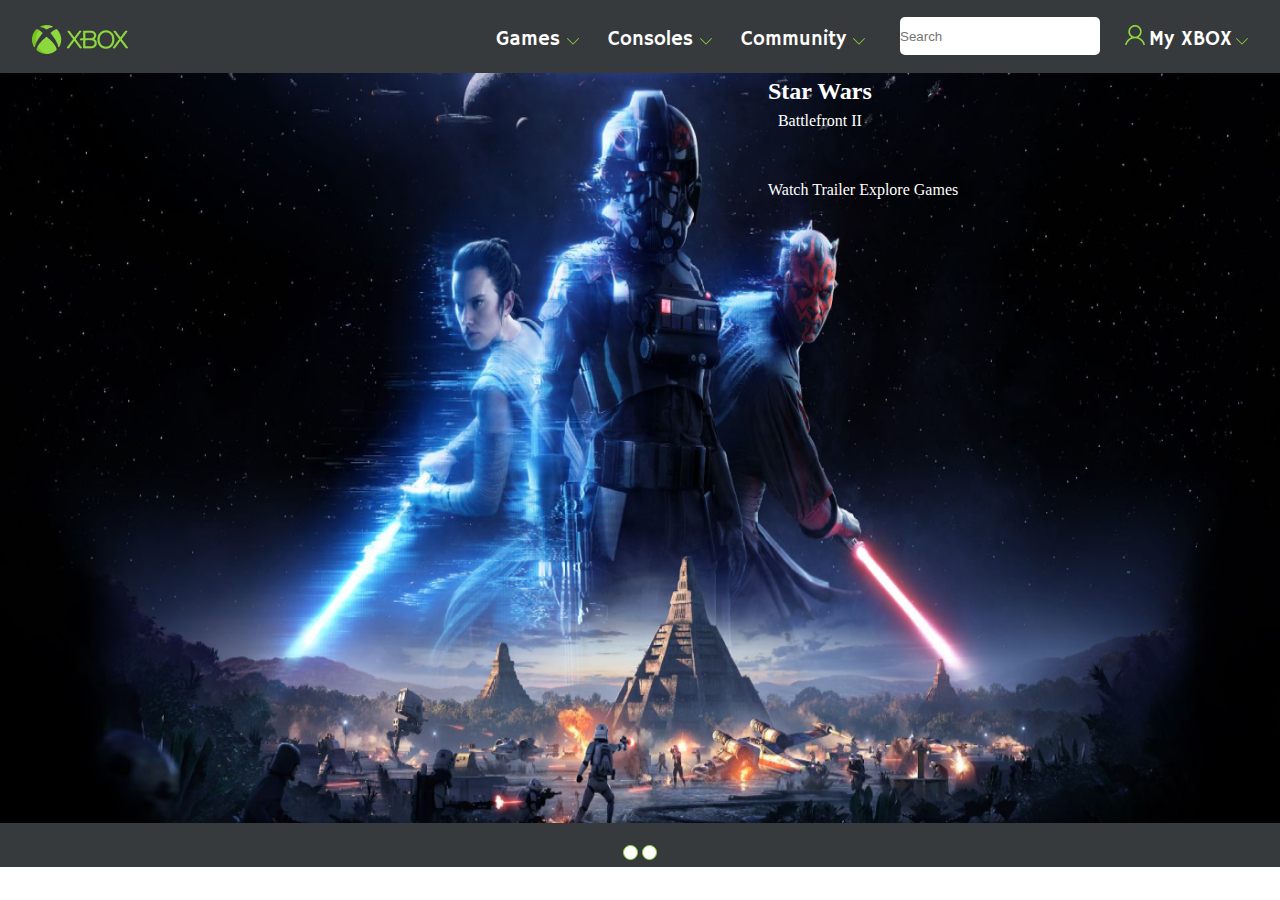
==== index.html @ 1a6532a9 "test" ====
<!DOCTYPE html>
<html lang="en">

<head>
    <meta charset="UTF-8">
    <meta http-equiv="X-UA-Compatible" content="IE=edge">


    <link rel="stylesheet" href="https://cdn.jsdelivr.net/npm/@fancyapps/ui/dist/fancybox.css" />
    <meta name="viewport" content="width=device-width, initial-scale=1.0">
    <link rel="stylesheet" href="./style/slick.css">
    <link rel="stylesheet" href="./style/style.css">

    <title>Ex</title>
</head>

<body>
    <section class="header_section">
        <header class="header_main">
            <div class="container">
                <div class="logo_block">
                    <img class="logo" src="./images/icons/xbox.png" alt="logo">
                </div>
                <div class="block_main__header_end">
                    <div class="main_block">
                        <nav class="main_nav">
                            <ul class="nav_item">
                                <li class="text_main">
                                    <a class="text_item" href="#">Games
                                        <img class="icons_item" src="./images/icons/down-arrow.png" alt="icon">

                                        </img>
                                    </a>
                                </li>

                                <li class="text_main">
                                    <a class="text_item" href="#">Consoles
                                        <img class="icons_item" src="./images/icons/down-arrow.png" alt="icons">

                                        </img>
                                    </a>
                                </li>
                                <li class="text_main">
                                    <a class="text_item" href="#">Community
                                        <img class="icons_item" src="./images/icons/down-arrow.png" alt="iconss">

                                        </img>


                                    </a>
                                </li>
                            </ul>
                        </nav>
                    </div>
                    <div class="forma_block">
                        <forma class="formaa_header">
                            <input class="input_header" text="Search" placeholder="Search">
                        </forma>
                    </div>
                    <div class="heder_end">
                        <img class="item_icon" src="./images/icons/Shape.png" alt="ico">
                        <span class="header_span">
                            <a class="span_a" href="">My XBOX</a>
                            <img class="icons_item" src="./images/icons/down-arrow.png" alt="iconss">

                            </img>

                        </span>
                    </div>
                </div>

            </div>


        </header>
        <div class="gallery">
            <div class="photo">
                <div class="Star_wars">
                    <div class="star_text">
                        <div class="block_on">
                            <h2>Star Wars</h2>
                            <span>Battlefront II</span>
                        </div>


                        <div class="botton_star">
                            <a class="btn_star" href="#">Watch Trailer</a>
                            <a class="star_btn" href="#">Explore Games</a>

                        </div>
                    </div>
                    <div class="star_flex">
                        <div class="strelca_star">
                            <p>&#x3C;</p>
                        </div>
                        <div class="strelca_star_one">
                            <p>&#x3E;</p>
                        </div>
                    </div>
                    <img class="shown" src="./images/bacgraunds/Star-Wars-Battlefront-II-combat.png" alt="photo_img">
                </div>
                <div class="call_of">
                    <img src="./images/bacgraunds/Carousel.png" alt="photo_img">
                </div>
                <img src="./images/img/images.jpg" alt="photo_img">

            </div>
            <div class="tabs">
                <input class="prev" type="button" value="">
                <input class="next" type="button" value="">

            </div>


        </div>
        <!-- <div class="header_slider">
            <div class="fade">
                <div class="slide">
                    <div class="slide_content">
                    </div>
                    <div class="slide_img">
                        <img src="./images/bacgraunds/Star-Wars-Battlefront-II-combat.png" alt="header img">
                    </div>
                </div>
                <div class="slide">
                    <div class="slide_content">

                    </div>
                    <div class="slide_img">
                        <img src="./images/bacgraunds/Carousel.png" alt="header img">
                    </div>
                </div>
            </div>
        </div> -->
        <!-- Slider  -->





    </section>















    <!-- <script src="./js/jquery-3.6.0.min.js"></script> -->
    <!-- <script src="./js/slick.min.js"></script> -->
    <!-- <script src="https://cdn.jsdelivr.net/npm/@fancyapps/ui@4.0/dist/fancybox.umd.js"></script> -->
    <script src="./js/main.js"></script>


</body>

</html>
---- style/style.css ----
@import url("https://fonts.googleapis.com/css2?family=Hammersmith+One&display=swap");
*, body, html {
  margin: 0;
  padding: 0;
  list-style: none;
  -webkit-box-sizing: border-box;
          box-sizing: border-box;
  text-decoration: none;
  scroll-behavior: smooth;
  line-height: 1.5;
  border: none;
  outline: none;
}

.header_section {
  max-width: 100%;
  background: #373A3C;
  margin: 0 auto;
}

.header_main {
  margin: 0px auto;
  max-width: 95%;
}

.container {
  display: -webkit-box;
  display: -ms-flexbox;
  display: flex;
  position: relative;
  -webkit-box-pack: justify;
      -ms-flex-pack: justify;
          justify-content: space-between;
  text-align: center;
  padding-top: 25px;
}

.block_main__header_end {
  display: -webkit-box;
  display: -ms-flexbox;
  display: flex;
  text-align: center;
}

.main_block {
  display: -webkit-box;
  display: -ms-flexbox;
  display: flex;
}

li {
  display: inline-block;
  position: relative;
  right: 35px;
}

li:hover {
  cursor: pointer;
}

li a {
  display: block;
  margin-right: 25px;
  color: #FFFFFF;
  font-family: "Hammersmith One", sans-serif;
  font-weight: 400;
  font-size: 20px;
}

.input_header {
  width: 200px;
  height: 38px;
  border-radius: 5px;
}

.forma_block {
  position: relative;
  bottom: 8px;
  right: 25px;
}

.heder_end .item_icon {
  width: 20px;
  height: 20px;
}

.heder_end a {
  color: #FFFFFF;
  font-family: "Hammersmith One", sans-serif;
  font-weight: 400;
  font-size: 20px;
}

.tabs {
  text-align: center;
  padding-top: 20px;
}

.tabs input {
  width: 15px;
  height: 15px;
  border: 1px solid #8DD83D;
  border-radius: 50px;
  background: #FFFFFF;
  cursor: pointer;
}

.tabs input:hover {
  background: #8DD83D;
}

.Star_wars {
  position: relative;
  z-index: 1;
}

.star_text {
  display: -webkit-box;
  display: -ms-flexbox;
  display: flex;
  position: relative;
  -webkit-box-orient: vertical;
  -webkit-box-direction: normal;
      -ms-flex-direction: column;
          flex-direction: column;
  -ms-flex-wrap: wrap;
      flex-wrap: wrap;
  -webkit-box-align: start;
      -ms-flex-align: start;
          align-items: flex-start;
  left: 60%;
  top: 300%;
  z-index: 11;
}

.block_on h2 {
  position: relative;
  z-index: 11;
  color: #FFFFFF;
}

.block_on span {
  position: relative;
  z-index: 11;
  color: #FFFFFF;
}

.botton_star {
  margin-top: 45px;
}

.botton_star .btn_star {
  position: relative;
  z-index: 11;
  color: #FFFFFF;
}

.botton_star .star_btn {
  position: relative;
  z-index: 11;
  color: #FFFFFF;
}

.call_of {
  position: absolute;
}
/*# sourceMappingURL=style.css.map */
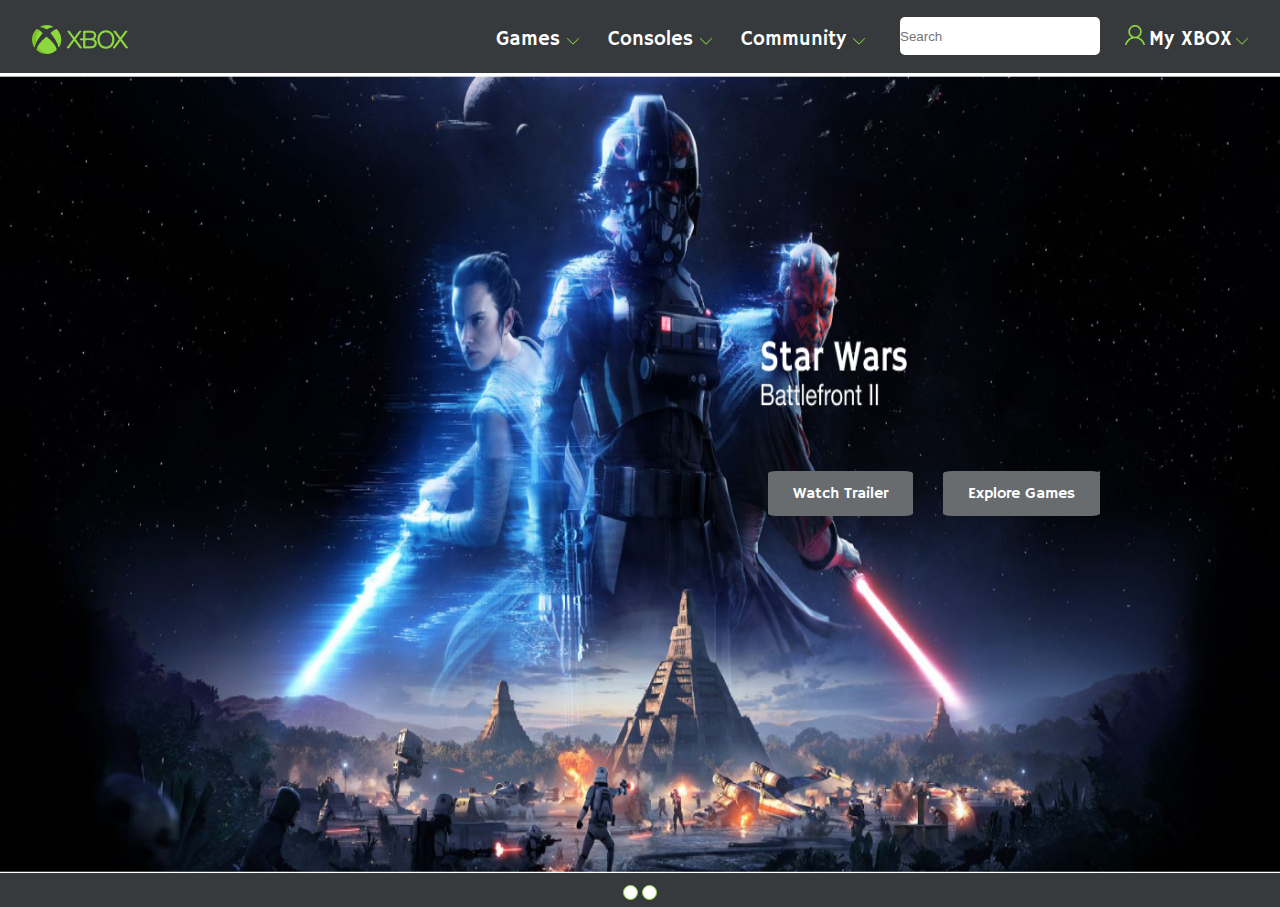
==== commit 68de7701: "test" ====
--- a/index.html
+++ b/index.html
@@ -78,31 +78,39 @@
                 <div class="Star_wars">
                     <div class="star_text">
                         <div class="block_on">
-                            <h2>Star Wars</h2>
-                            <span>Battlefront II</span>
+
+                            <div class="botton_star">
+
+                                <a class="star_btn" href="#">Watch Trailer</a>
+                            </div>
+                            <div class="flex_block">
+                                <a class="btn_star" href="#">Explore Games</a>
+                            </div>
+
+
+
                         </div>
 
+                        <!-- <div class="star_flex">
+                            <div class="strelca_star"><p></p>
+                            </div>
+                            <div class="strelca_star_one">
+                                <p></p>
+                            </div>
+                        </div> -->
 
-                        <div class="botton_star">
-                            <a class="btn_star" href="#">Watch Trailer</a>
-                            <a class="star_btn" href="#">Explore Games</a>
+                        <img class="shown" src="./images/bacgraunds/Carousel1.jpg" alt="photo_img">
+                    </div>
+                    <div class="call_of">
+                        <img src="./images/bacgraunds/Carousel2.jpg" alt="photo_img">
+                    </div>
+                    
 
-                        </div>
-                    </div>
-                    <div class="star_flex">
-                        <div class="strelca_star">
-                            <p>&#x3C;</p>
-                        </div>
-                        <div class="strelca_star_one">
-                            <p>&#x3E;</p>
-                        </div>
-                    </div>
-                    <img class="shown" src="./images/bacgraunds/Star-Wars-Battlefront-II-combat.png" alt="photo_img">
                 </div>
-                <div class="call_of">
-                    <img src="./images/bacgraunds/Carousel.png" alt="photo_img">
-                </div>
-                <img src="./images/img/images.jpg" alt="photo_img">
+
+               
+
+
 
             </div>
             <div class="tabs">
@@ -110,8 +118,6 @@
                 <input class="next" type="button" value="">
 
             </div>
-
-
         </div>
         <!-- <div class="header_slider">
             <div class="fade">
--- a/style/style.css
+++ b/style/style.css
@@ -91,9 +91,59 @@
   font-size: 20px;
 }
 
+.block_on {
+  position: absolute;
+  display: -webkit-box;
+  display: -ms-flexbox;
+  display: flex;
+  left: 60%;
+  z-index: 11;
+  top: 53%;
+}
+
+.botton_star {
+  position: relative;
+  margin-right: 25px;
+  text-align: center;
+  padding: 10px 25px;
+  border-radius: 6%;
+  background: #686C6F;
+}
+
+.botton_star .star_btn {
+  font-family: "Hammersmith One", sans-serif;
+  font-size: 16px;
+  color: #FFFFFF;
+}
+
+.botton_star:hover {
+  background: #8DD83D;
+}
+
+.flex_block {
+  position: relative;
+  margin-left: 5px;
+  text-align: center;
+  padding: 10px 25px;
+  border-radius: 6%;
+  background: #686C6F;
+}
+
+.flex_block .btn_star {
+  text-align: center;
+  font-family: "Hammersmith One", sans-serif;
+  font-size: 16px;
+  color: #FFFFFF;
+}
+
+.flex_block:hover {
+  background: #8DD83D;
+}
+
 .tabs {
+  position: relative;
   text-align: center;
-  padding-top: 20px;
+  padding-top: 60px;
 }
 
 .tabs input {
@@ -108,60 +158,4 @@
 .tabs input:hover {
   background: #8DD83D;
 }
-
-.Star_wars {
-  position: relative;
-  z-index: 1;
-}
-
-.star_text {
-  display: -webkit-box;
-  display: -ms-flexbox;
-  display: flex;
-  position: relative;
-  -webkit-box-orient: vertical;
-  -webkit-box-direction: normal;
-      -ms-flex-direction: column;
-          flex-direction: column;
-  -ms-flex-wrap: wrap;
-      flex-wrap: wrap;
-  -webkit-box-align: start;
-      -ms-flex-align: start;
-          align-items: flex-start;
-  left: 60%;
-  top: 300%;
-  z-index: 11;
-}
-
-.block_on h2 {
-  position: relative;
-  z-index: 11;
-  color: #FFFFFF;
-}
-
-.block_on span {
-  position: relative;
-  z-index: 11;
-  color: #FFFFFF;
-}
-
-.botton_star {
-  margin-top: 45px;
-}
-
-.botton_star .btn_star {
-  position: relative;
-  z-index: 11;
-  color: #FFFFFF;
-}
-
-.botton_star .star_btn {
-  position: relative;
-  z-index: 11;
-  color: #FFFFFF;
-}
-
-.call_of {
-  position: absolute;
-}
 /*# sourceMappingURL=style.css.map */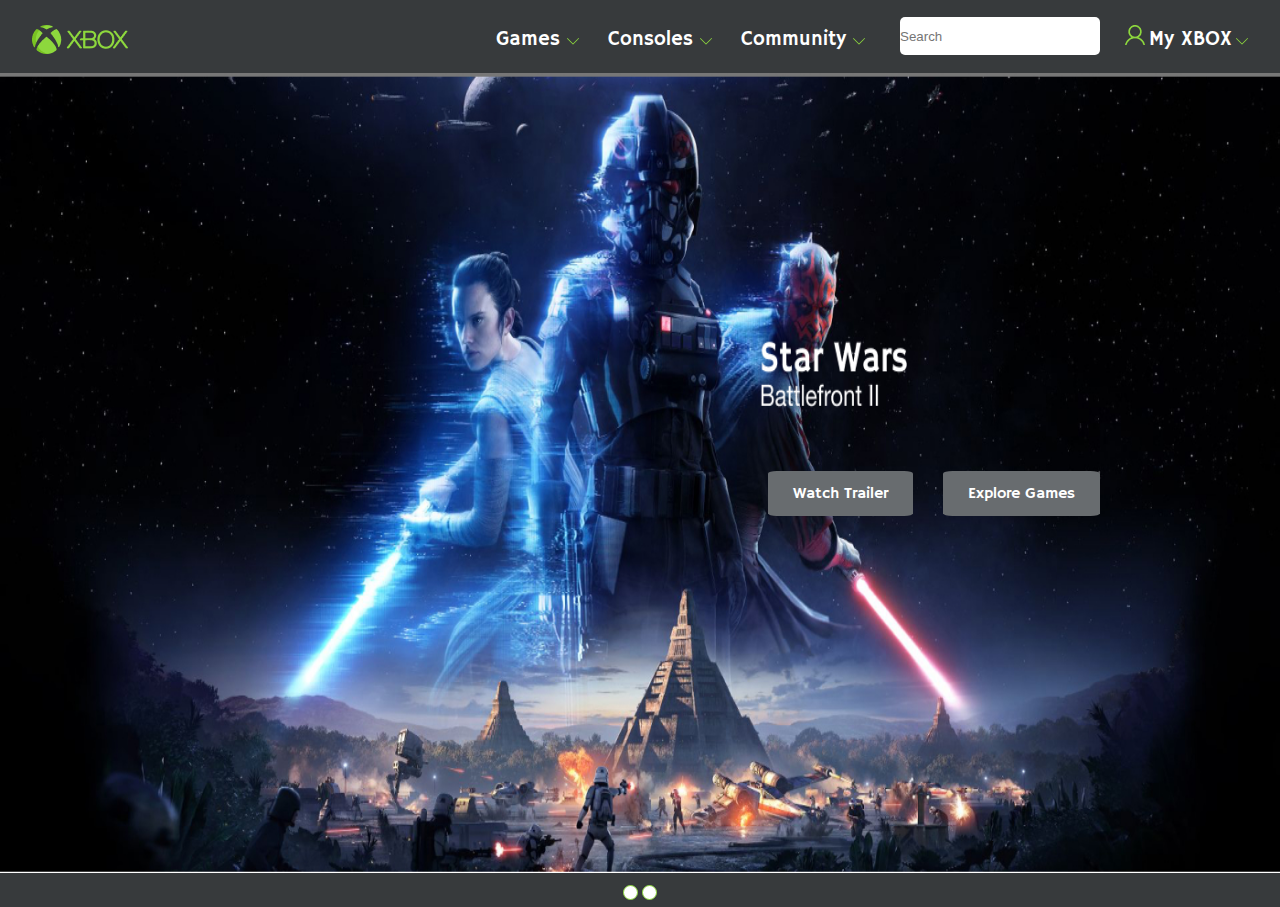
==== commit 59eda9b6: "test" ====
--- a/index.html
+++ b/index.html
@@ -10,19 +10,23 @@
     <meta name="viewport" content="width=device-width, initial-scale=1.0">
     <link rel="stylesheet" href="./style/slick.css">
     <link rel="stylesheet" href="./style/style.css">
+    <link rel="stylesheet" href="./style/madia.css">
 
     <title>Ex</title>
 </head>
 
 <body>
     <section class="header_section">
-        <header class="header_main">
-            <div class="container">
+        <header class="header_menu">
+            <div class="header_container">
                 <div class="logo_block">
                     <img class="logo" src="./images/icons/xbox.png" alt="logo">
                 </div>
-                <div class="block_main__header_end">
-                    <div class="main_block">
+                <div class="menu__header">
+                    <div class="menu_block">
+                        <div class="menu_icon">
+                            <span></span>
+                        </div>
                         <nav class="main_nav">
                             <ul class="nav_item">
                                 <li class="text_main">
@@ -90,25 +94,16 @@
 
 
                         </div>
-
-                        <!-- <div class="star_flex">
-                            <div class="strelca_star"><p></p>
-                            </div>
-                            <div class="strelca_star_one">
-                                <p></p>
-                            </div>
-                        </div> -->
-
                         <img class="shown" src="./images/bacgraunds/Carousel1.jpg" alt="photo_img">
                     </div>
                     <div class="call_of">
                         <img src="./images/bacgraunds/Carousel2.jpg" alt="photo_img">
                     </div>
-                    
+
 
                 </div>
 
-               
+
 
 
 
@@ -119,26 +114,7 @@
 
             </div>
         </div>
-        <!-- <div class="header_slider">
-            <div class="fade">
-                <div class="slide">
-                    <div class="slide_content">
-                    </div>
-                    <div class="slide_img">
-                        <img src="./images/bacgraunds/Star-Wars-Battlefront-II-combat.png" alt="header img">
-                    </div>
-                </div>
-                <div class="slide">
-                    <div class="slide_content">
 
-                    </div>
-                    <div class="slide_img">
-                        <img src="./images/bacgraunds/Carousel.png" alt="header img">
-                    </div>
-                </div>
-            </div>
-        </div> -->
-        <!-- Slider  -->
 
 
 
--- a/style/style.css
+++ b/style/style.css
@@ -12,18 +12,22 @@
   outline: none;
 }
 
+body._lock {
+  overflow: hidden;
+}
+
 .header_section {
   max-width: 100%;
   background: #373A3C;
   margin: 0 auto;
 }
 
-.header_main {
+.header_menu {
   margin: 0px auto;
   max-width: 95%;
 }
 
-.container {
+.header_container {
   display: -webkit-box;
   display: -ms-flexbox;
   display: flex;
@@ -35,14 +39,14 @@
   padding-top: 25px;
 }
 
-.block_main__header_end {
+.menu__header {
   display: -webkit-box;
   display: -ms-flexbox;
   display: flex;
   text-align: center;
 }
 
-.main_block {
+.menu_block {
   display: -webkit-box;
   display: -ms-flexbox;
   display: flex;
@@ -65,6 +69,15 @@
   font-family: "Hammersmith One", sans-serif;
   font-weight: 400;
   font-size: 20px;
+}
+
+.logo_block {
+  position: relative;
+  z-index: 16;
+}
+
+.menu_icon {
+  display: none;
 }
 
 .input_header {
--- a/style/madia.css
+++ b/style/madia.css
@@ -0,0 +1,114 @@
+@media (max-width: 915px) {
+    .menu_icon{
+        display: block;
+        z-index: 16;
+        position: relative;
+        width: 30px;
+        height: 18px;
+        cursor: pointer;
+        
+
+
+    }
+
+    .header_menu::before {
+        content: '';
+        position: absolute;
+        z-index: 16;
+        width: 100%;
+        top: 0;
+        left: 0;
+        height: 70px;
+        background-color: #373A3C;
+        overflow: auto;
+    }
+   
+    .menu_icon span,
+    .menu_icon::before,
+    .menu_icon::after {
+        left: 0;
+        position: absolute;
+        height: 10%;
+        width: 100%;
+        transition: all 0.3s ease 0s;
+        background-color: #fff;
+    }
+    .menu_icon::before,
+    .menu_icon::after {
+        content: '';
+    }
+    .menu_icon::before{
+        top: 0;
+
+    }
+    .menu_icon::after{
+        bottom: 0;
+
+    }
+    .menu_icon span {
+        top: 50%;
+        transform: scale(1) translate(0px, -50%);
+
+    }
+    
+    .menu_icon._active span {
+        transform: scale(0) translate(0px, -50%);
+
+    
+    }
+    .menu_icon._active::before {
+        top: 50%;
+        transform: rotate(-45deg) translate(0px, -50%);
+    }
+    .menu_icon._active::after {
+        bottom:  50%;
+        transform: rotate(45deg) translate(0px, 50%);
+    }
+
+
+
+    .forma_block{
+        display: none;
+    }
+    .main_nav ul li img{
+        display: none;
+        display: flex;
+        flex-direction: column;
+        
+
+    }
+    .heder_end{
+        display: none;
+    }
+    .main_nav{
+        display: flex;
+        flex-direction: column;
+    }
+    .text_item{
+        color:#8DD83D ;
+        font-family: 'Hammersmith One', sans-serif;
+    }
+   
+
+    .main_nav{
+        position: fixed;
+        z-index: 15;
+        top: 0;
+        left: -100%;
+        width: 100%;
+        height: 100%;
+        background-color: rgba(0, 0, 0, 0.9);
+        padding: 100px 30px 30px 30px;
+        transition: left 0.3s ease 0s;
+
+    }
+    .main_nav._active {
+        left: 0;
+
+    }
+
+
+
+
+    
+}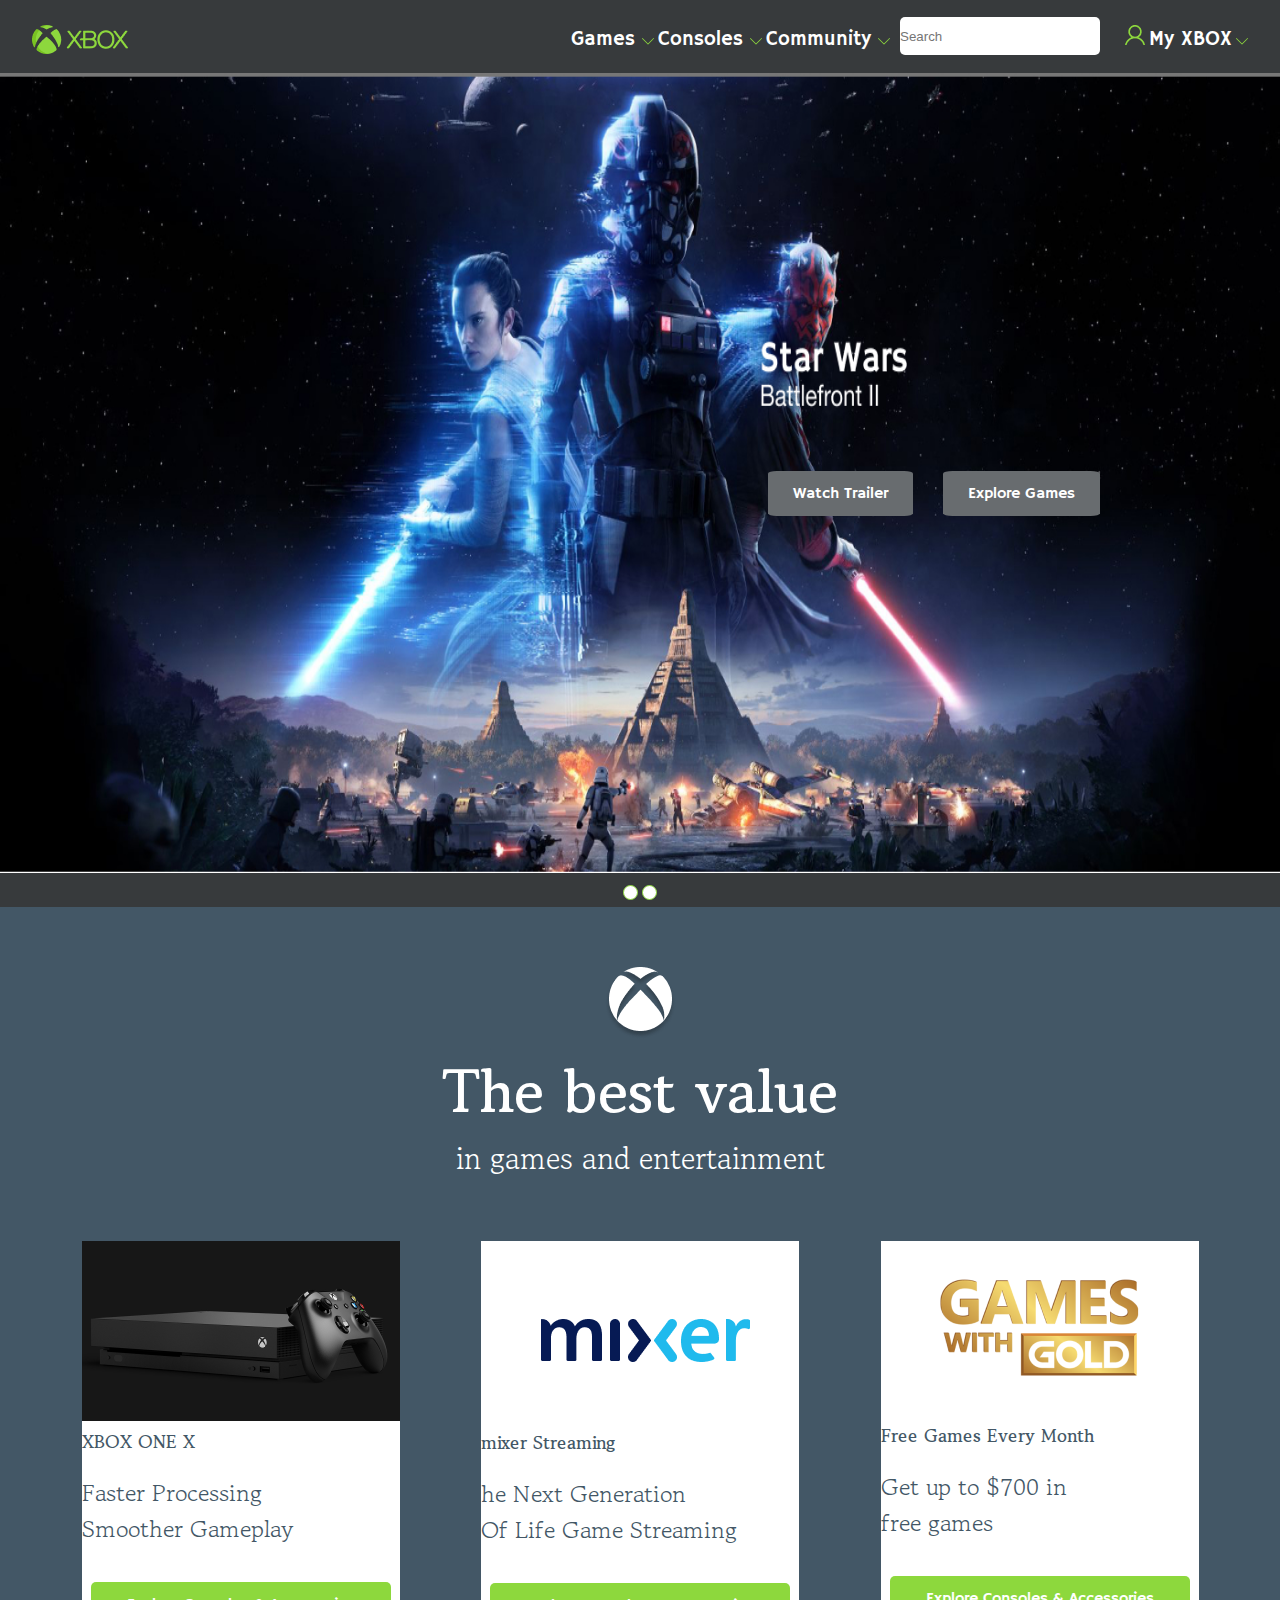
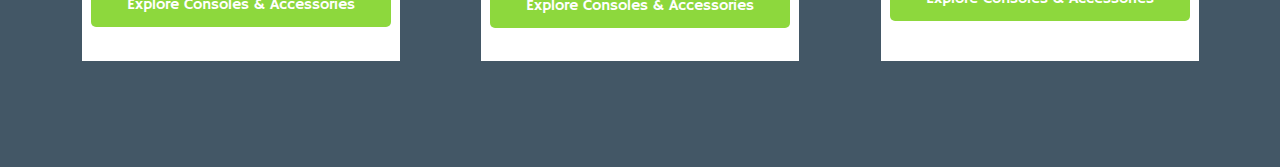
==== commit e8a1056c: "test3" ====
--- a/index.html
+++ b/index.html
@@ -4,8 +4,6 @@
 <head>
     <meta charset="UTF-8">
     <meta http-equiv="X-UA-Compatible" content="IE=edge">
-
-
     <link rel="stylesheet" href="https://cdn.jsdelivr.net/npm/@fancyapps/ui/dist/fancybox.css" />
     <meta name="viewport" content="width=device-width, initial-scale=1.0">
     <link rel="stylesheet" href="./style/slick.css">
@@ -77,6 +75,7 @@
 
 
         </header>
+        <!-- слайдер____ -->
         <div class="gallery">
             <div class="photo">
                 <div class="Star_wars">
@@ -107,6 +106,7 @@
 
 
 
+
             </div>
             <div class="tabs">
                 <input class="prev" type="button" value="">
@@ -114,11 +114,93 @@
 
             </div>
         </div>
-
-
-
-
-
+        <!-- Адаптив слайдер____Это решения было принято по причине не хватки времени извените  -->
+        <!-- я понимаю что нужно было сделать меньше картинку и адаптировать с помощю нее в слайдере -->
+        <div class="photo_bac">
+
+
+            <img src="./images/bacgraunds/Star-Wars-Battlefront-II-combat.png" alt="photo_bac">
+            <div class="text_wrap">
+                <div class="item_wraper">
+                    <div class="text_wrapp">
+                        <h2>Star Wars</h2>
+                        <span>Battlefront II</span>
+                    </div>
+                    <div class="bottom_slaid">
+                        <div class="block_on">
+
+                            <div class="botton_app">
+
+                                <a class="star_wrap" href="#">Watch Trailer</a>
+                            </div>
+                            <div class="flex_on">
+                                <a class="btn_wrap" href="#">Explore Games</a>
+                            </div>
+
+
+
+                        </div>
+                    </div>
+                </div>
+
+            </div>
+
+        </div>
+
+
+
+
+
+
+
+    </section>
+    <section class="best_wrap">
+        <div class="container_wrap">
+            <div class="img_wrap">
+                <img src="./images/icons/xbox icon.png" alt="">
+                <div class="text_item">
+                    <h1>The best value</h1>
+                    <p>in games and entertainment</p>
+                </div>
+
+            </div>
+            <div class="block_wraper">
+                <div class="wrap_block">
+                    <img src="./images/img/1.png" alt="wrap_img">
+                    <h6>XBOX ONE X</h6>
+                    <p>Faster Processing <br>
+                        Smoother Gameplay</p>
+                    <div class="botton">
+                        <a href="./images/img/1.png" class="btn_wrap">Explore Consoles & Accessories</a>
+                    </div>
+                </div>
+                <div class="wrap_block">
+                    <div class="img_wraper_one">
+                        <img src="./images/img/2.png" alt="wrap_img">
+                    </div>
+                    <h6>mixer Streaming</h6>
+                    <p>he Next Generation<br>
+                        Of Life Game Streaming</p>
+                    <div class="botton">
+                        <a href="./images/img/1.png" class="btn_wrap">Explore Consoles & Accessories</a>
+                    </div>
+                </div>
+                <div class="wrap_block">
+                    <div class="img_wraper">
+                        <img src="./images/img/3.png" alt="wrap_img">
+                    </div>
+                    <h6>Free Games Every Month</h6>
+                    <p>Get up to $700 in
+                        <br>
+                        free games
+                    </p>
+                    <div class="botton">
+                        <a href="./images/img/1.png" class="btn_wrap">Explore Consoles & Accessories</a>
+                    </div>
+                </div>
+            </div>
+
+        </div>
 
     </section>
 
--- a/style/style.css
+++ b/style/style.css
@@ -1,4 +1,5 @@
 @import url("https://fonts.googleapis.com/css2?family=Hammersmith+One&display=swap");
+@import url("https://fonts.googleapis.com/css2?family=Gowun+Batang&display=swap");
 *, body, html {
   margin: 0;
   padding: 0;
@@ -171,4 +172,114 @@
 .tabs input:hover {
   background: #8DD83D;
 }
+
+.photo_bac {
+  display: none;
+}
+
+.photo_bac img {
+  display: none;
+}
+
+.photo_bac .text_wrap {
+  display: none;
+}
+
+.best_wrap {
+  max-width: 100%;
+  height: 860px;
+  background-color: #435766;
+  margin: 0 auto;
+}
+
+.container_wrap {
+  margin: 0 auto;
+  width: 100%;
+}
+
+.img_wrap {
+  text-align: center;
+  margin: 0 auto;
+  padding-top: 60px;
+}
+
+.text_item {
+  text-align: center;
+  margin: 0 auto;
+}
+
+.text_item h1 {
+  color: #FFFFFF;
+  font-size: 60px;
+  font-family: "Gowun Batang", serif;
+}
+
+.text_item p {
+  color: #FFFFFF;
+  font-size: 30px;
+  font-family: "Gowun Batang", serif;
+}
+
+.block_wraper {
+  display: -webkit-box;
+  display: -ms-flexbox;
+  display: flex;
+  -ms-flex-wrap: wrap;
+      flex-wrap: wrap;
+  -webkit-box-pack: space-evenly;
+      -ms-flex-pack: space-evenly;
+          justify-content: space-evenly;
+  margin-top: 60px;
+}
+
+.wrap_block {
+  width: 318px;
+  height: 420px;
+  background-color: #FFFFFF;
+}
+
+.wrap_block h6 {
+  color: #435766;
+  font-size: 18px;
+  font-family: "Gowun Batang", serif;
+}
+
+.wrap_block p {
+  padding-top: 20px;
+  color: #435766;
+  font-size: 24px;
+  font-family: "Gowun Batang", serif;
+}
+
+.wrap_block .img_wraper {
+  padding: 30px;
+  text-align: center;
+}
+
+.wrap_block .img_wraper_one {
+  padding: 60px;
+  text-align: center;
+}
+
+.botton {
+  position: relative;
+  margin: 0 auto;
+  text-align: center;
+  padding: 10px 0px 10px;
+  border-radius: 5px;
+  background: #8DD83D;
+  margin-top: 35px;
+  width: 300px;
+}
+
+.botton:hover {
+  background-color: #686C6F;
+}
+
+.botton .btn_wrap {
+  text-align: center;
+  font-family: "Hammersmith One", sans-serif;
+  font-size: 16px;
+  color: #FFFFFF;
+}
 /*# sourceMappingURL=style.css.map */--- a/style/madia.css
+++ b/style/madia.css
@@ -1,4 +1,5 @@
 @media (max-width: 915px) {
+    /* Бургер меню_______ */
     .menu_icon{
         display: block;
         z-index: 16;
@@ -68,17 +69,23 @@
 
 
     .forma_block{
-        display: none;
+        /* display: none; */
+        position: relative;
+        z-index: 16;
+        left: 10px;
     }
     .main_nav ul li img{
-        display: none;
+        /* display: none; */
         display: flex;
         flex-direction: column;
         
 
     }
     .heder_end{
-        display: none;
+        /* display: none; */
+        position: relative;
+        z-index: 16;
+        left: 10px;
     }
     .main_nav{
         display: flex;
@@ -111,4 +118,134 @@
 
 
     
-}+}
+@media (max-width: 550px) {
+    .forma_block{
+        display: none;
+        
+    }
+
+
+}
+@media  screen and (max-width: 950px) {
+    /* Слайдер-_____ */
+    .photo{
+        display: none;
+    }
+
+    .tabs{
+        display: none;
+    }
+    .photo_bac{
+        display: block;
+        width: 100%;
+        height: 0px;
+        
+        text-align: center;
+        margin: 0 auto;
+       
+    
+    }
+    .photo_bac img{
+        
+        width: 100%;
+        
+        
+        
+
+    }
+    .text_wrap{
+        display: block;
+        position: fixed;
+        z-index: 20;
+        text-align: center;
+        margin: 0 auto;
+        left: -15px;
+       
+        bottom:  240px;
+        
+        width: 100%;
+        height: 300px ;
+
+
+    }
+    .text_wrapp{
+        text-align: center;
+
+    }
+    .text_wrapp h2{
+        color: #fff;
+        font-family: 'Hammersmith One', sans-serif;
+        font-size: 35px;
+
+    }
+    .text_wrapp span{
+        color: #fff;
+        font-family: 'Hammersmith One', sans-serif;
+        font-size: 20px;
+        
+    }
+    .bottom_slaid{
+        position: relative;
+        
+        margin-top: 20px;
+    }
+    .botton_app{
+        background-color: #686C6F;
+        position: relative;
+        margin-right: 10px;
+        margin-left: -125px;
+        text-align: center;
+        padding: 10px 25px;
+        border-radius: 6%;
+        transition: .5s ease 0s;
+    }
+    .botton_app:hover{
+        background-color: #8DD83D;
+    }
+    .star_wrap{
+        text-align: center;
+        font-family: 'Hammersmith One', sans-serif;
+        font-size: 16px;
+        color: #FFFFFF;
+
+    }
+    .flex_on{
+        background-color: #686C6F;
+        position: relative;
+        text-align: center;
+        padding: 10px 25px;
+        border-radius: 6%;
+        transition: 1s ease 0s;
+    }
+    .flex_on:hover{
+        background-color: #8DD83D;
+    }
+    .btn_wrap{
+        text-align: center;
+        font-family: 'Hammersmith One', sans-serif;
+        font-size: 16px;
+        color: #FFFFFF;
+
+    }
+
+
+
+
+
+
+
+}
+@media  (max-width: 349px){
+    .text_wrap{
+        display: none;
+    }
+
+}
+
+
+
+
+
+
+
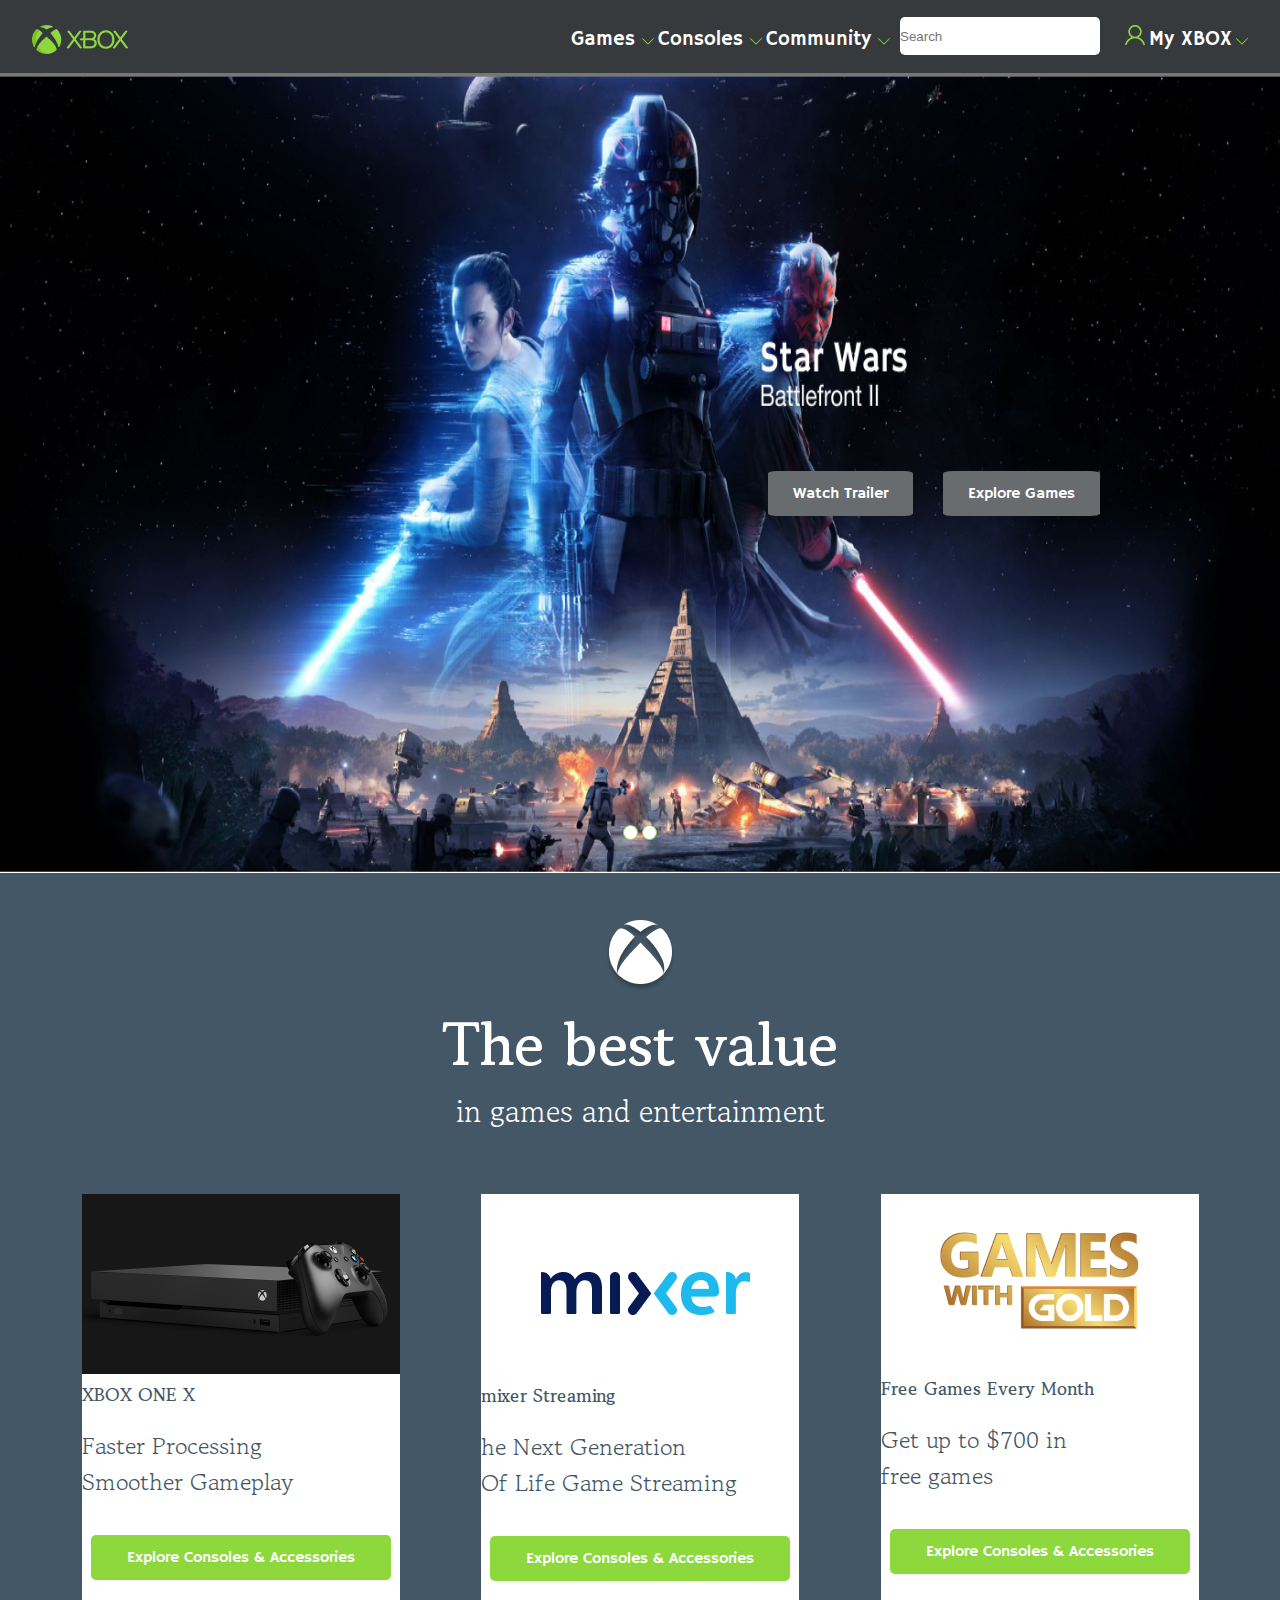
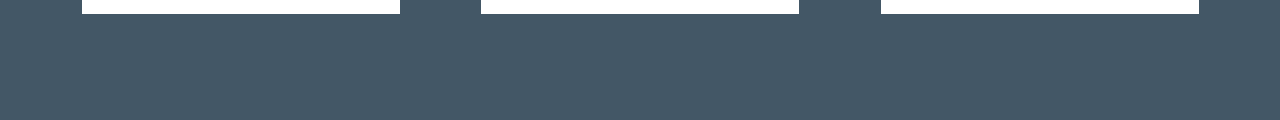
==== commit 20ed08b0: "test4" ====
--- a/index.html
+++ b/index.html
@@ -9,6 +9,7 @@
     <link rel="stylesheet" href="./style/slick.css">
     <link rel="stylesheet" href="./style/style.css">
     <link rel="stylesheet" href="./style/madia.css">
+
 
     <title>Ex</title>
 </head>
@@ -154,6 +155,8 @@
 
 
     </section>
+
+
     <section class="best_wrap">
         <div class="container_wrap">
             <div class="img_wrap">
--- a/style/style.css
+++ b/style/style.css
@@ -19,6 +19,7 @@
 
 .header_section {
   max-width: 100%;
+  height: 860px;
   background: #373A3C;
   margin: 0 auto;
 }
@@ -157,7 +158,7 @@
 .tabs {
   position: relative;
   text-align: center;
-  padding-top: 60px;
+  padding-top: 0px;
 }
 
 .tabs input {
@@ -177,14 +178,6 @@
   display: none;
 }
 
-.photo_bac img {
-  display: none;
-}
-
-.photo_bac .text_wrap {
-  display: none;
-}
-
 .best_wrap {
   max-width: 100%;
   height: 860px;
--- a/style/madia.css
+++ b/style/madia.css
@@ -127,19 +127,25 @@
 
 
 }
-@media  screen and (max-width: 950px) {
-    /* Слайдер-_____ */
+
+
+@media screen and (max-width: 950px){
     .photo{
         display: none;
     }
-
     .tabs{
         display: none;
     }
+    
+
+    /* Слайдер-_____ */
+  
     .photo_bac{
         display: block;
-        width: 100%;
+        max-width: 100%;
         height: 0px;
+        
+       
         
         text-align: center;
         margin: 0 auto;
@@ -147,7 +153,8 @@
     
     }
     .photo_bac img{
-        
+        display: block;
+        height: 788px;
         width: 100%;
         
         
@@ -156,15 +163,15 @@
     }
     .text_wrap{
         display: block;
-        position: fixed;
-        z-index: 20;
+        position: relative;
+        z-index: 1;
         text-align: center;
         margin: 0 auto;
-        left: -15px;
+        left: -55px;
        
-        bottom:  240px;
-        
-        width: 100%;
+        bottom:  500px;
+        
+        max-width: 100%;
         height: 300px ;
 
 
@@ -228,24 +235,19 @@
         color: #FFFFFF;
 
     }
-
-
-
-
-
-
-
 }
-@media  (max-width: 349px){
-    .text_wrap{
-        display: none;
-    }
-
-}
-
-
-
-
-
-
-
+
+
+
+
+
+
+
+
+
+
+
+
+
+
+
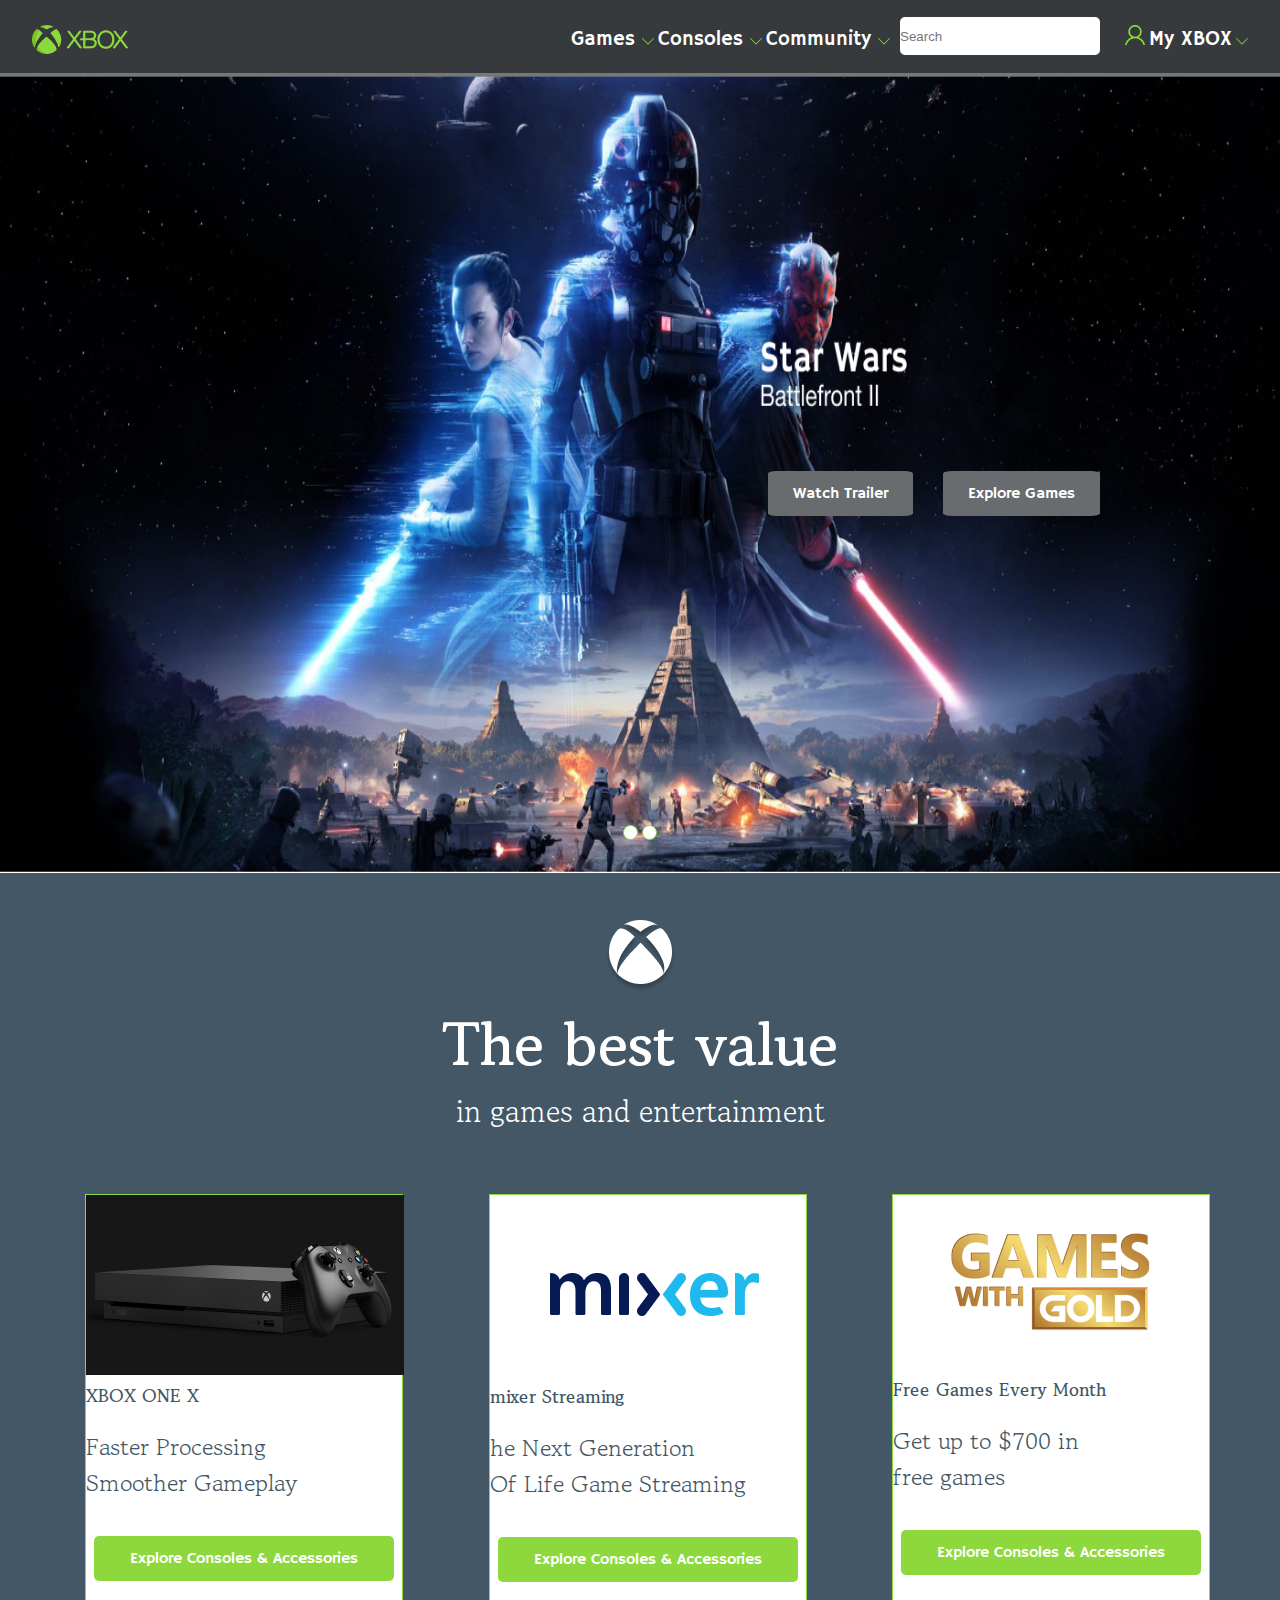
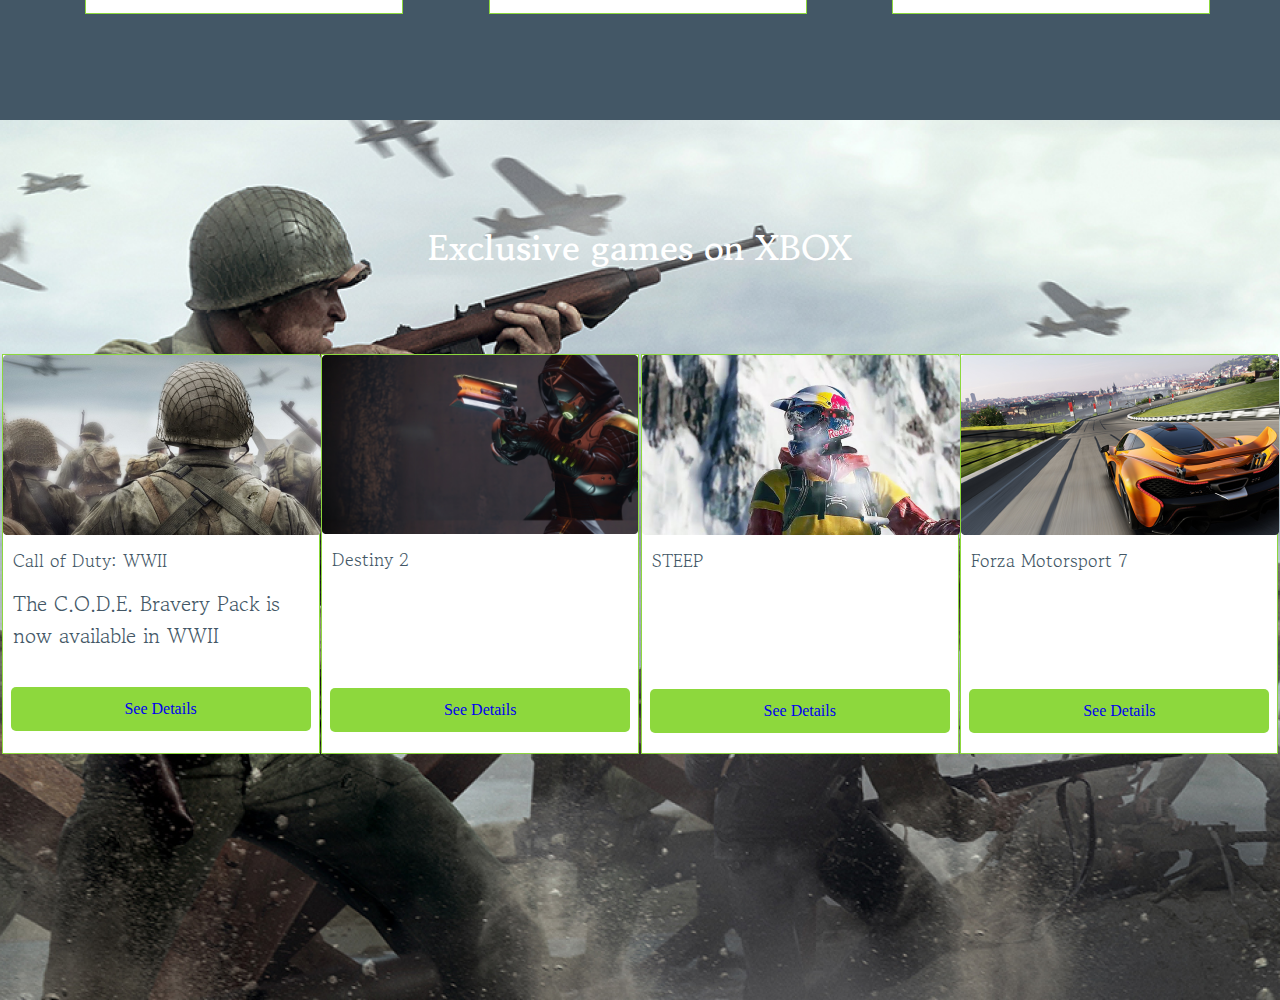
==== commit b7554abb: "test7" ====
--- a/index.html
+++ b/index.html
@@ -206,6 +206,53 @@
         </div>
 
     </section>
+    <section class="xbox">
+
+        <div class="container_xbox">
+
+            <div class="text_xbox">
+                <h1>Exclusive games on XBOX</h1>
+            </div>
+            <div class="block_xbox">
+                <div class="flex_xbox">
+                    <div class="block_itom_xbox">
+                        <img src="./images/img/4.png" alt="#">
+                        <p>Call of Duty: WWII</p>
+                        <span>The C.O.D.E. Bravery Pack
+                            is now available in WWII</span>
+                        <div class="btn_xbox">
+                            <a href="#">See Details</a>
+                        </div>
+                    </div>
+                    <div class="block_itom_xbox">
+                        <img src="./images/img/5.png" width="316px"   alt="#">
+                        <p>Destiny 2</p>
+
+                        <div class="btn_xbox one">
+                            <a href="#">See Details</a>
+                        </div>
+                    </div>
+                    <div class="block_itom_xbox">
+                        <img src="./images/img/6.png" alt="#">
+                        <p>STEEP</p>
+
+                        <div class="btn_xbox one">
+                            <a href="#">See Details</a>
+                        </div>
+                    </div>
+                    <div class="block_itom_xbox">
+                        <img src="./images/img/7.png" alt="#">
+                        <p>Forza Motorsport 7</p>
+
+                        <div class="btn_xbox one">
+                            <a href="#">See Details</a>
+                        </div>
+                    </div>
+                </div>
+
+            </div>
+        </div>
+    </section>
 
 
 
--- a/style/style.css
+++ b/style/style.css
@@ -229,6 +229,8 @@
   width: 318px;
   height: 420px;
   background-color: #FFFFFF;
+  margin-left: 15px;
+  border: 1px solid #8DD83D;
 }
 
 .wrap_block h6 {
@@ -275,4 +277,100 @@
   font-size: 16px;
   color: #FFFFFF;
 }
+
+.xbox {
+  max-width: 100%;
+  height: 880px;
+  background: url(../images/bacgraunds/1.png) no-repeat center;
+  background-size: cover;
+}
+
+.xbox .container_xbox {
+  width: 100%;
+}
+
+.text_xbox {
+  width: 100%;
+  margin: 0 auto;
+  text-align: center;
+  padding-top: 100px;
+}
+
+.text_xbox h1 {
+  color: #FFFFFF;
+  font-family: "Gowun Batang", serif;
+  font-size: 36px;
+}
+
+.block_itom_xbox {
+  width: 318px;
+  height: 400px;
+  border: 1px solid #8DD83D;
+  margin-top: 80px;
+  background-color: #FFFFFF;
+  -webkit-transition: 1s ease 0s;
+  transition: 1s ease 0s;
+}
+
+.block_itom_xbox:hover {
+  -webkit-transform: scale(1.1);
+  transform: scale(1.1);
+}
+
+.block_itom_xbox p {
+  display: block;
+  margin-top: 5px;
+  color: #435766;
+  font-size: 18px;
+  font-family: "Gowun Batang", serif;
+  padding-left: 10px;
+}
+
+.block_itom_xbox span {
+  display: block;
+  color: #435766;
+  font-size: 21px;
+  margin-top: 15px;
+  font-family: "Gowun Batang", serif;
+  padding-left: 10px;
+}
+
+.btn_xbox {
+  margin-top: 35px;
+  text-align: center;
+  position: relative;
+  margin: 0 auto;
+  text-align: center;
+  padding: 10px 0px 10px;
+  border-radius: 5px;
+  background: #8DD83D;
+  margin-top: 35px;
+  width: 300px;
+}
+
+.btn_xbox:hover {
+  background-color: #686C6F;
+}
+
+.btn_xbox .btn_xbox {
+  text-align: center;
+  font-family: "Hammersmith One", sans-serif;
+  font-size: 16px;
+  color: #FFFFFF;
+}
+
+.flex_xbox {
+  display: -webkit-box;
+  display: -ms-flexbox;
+  display: flex;
+  -ms-flex-wrap: wrap;
+      flex-wrap: wrap;
+  -webkit-box-pack: space-evenly;
+      -ms-flex-pack: space-evenly;
+          justify-content: space-evenly;
+}
+
+.block_itom_xbox .one {
+  margin-top: 115px;
+}
 /*# sourceMappingURL=style.css.map */--- a/style/madia.css
+++ b/style/madia.css
@@ -235,19 +235,35 @@
         color: #FFFFFF;
 
     }
-}
-
-
-
-
-
-
-
-
-
-
-
-
-
-
-
+    .wrap_block{
+        margin-bottom: 10px;
+    }
+}
+@media screen and (max-width: 1030px){
+    .best_wrap{
+        height: auto;
+    }
+    .wrap_block{
+        margin-bottom: 15px;
+        
+    }
+    .xbox{
+        height: auto;
+    }
+
+}
+
+
+
+
+
+
+
+
+
+
+
+
+
+
+
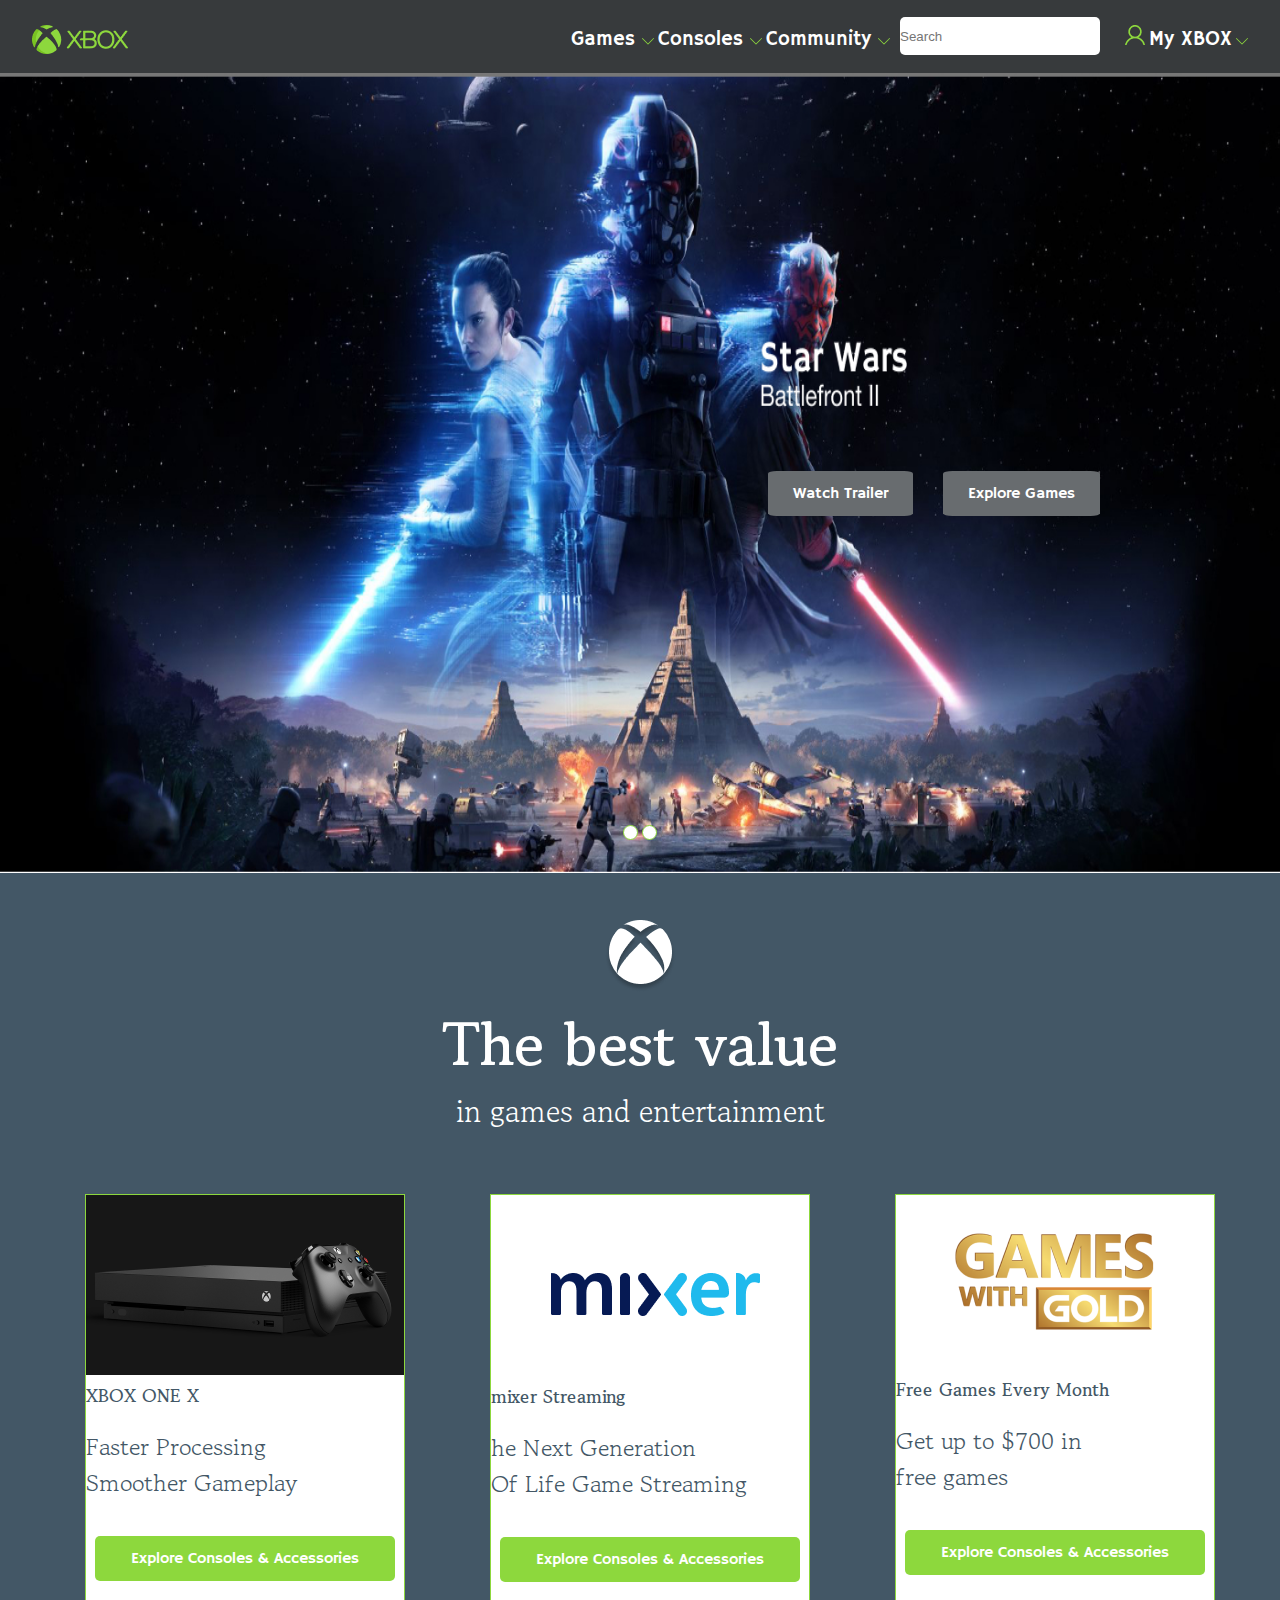
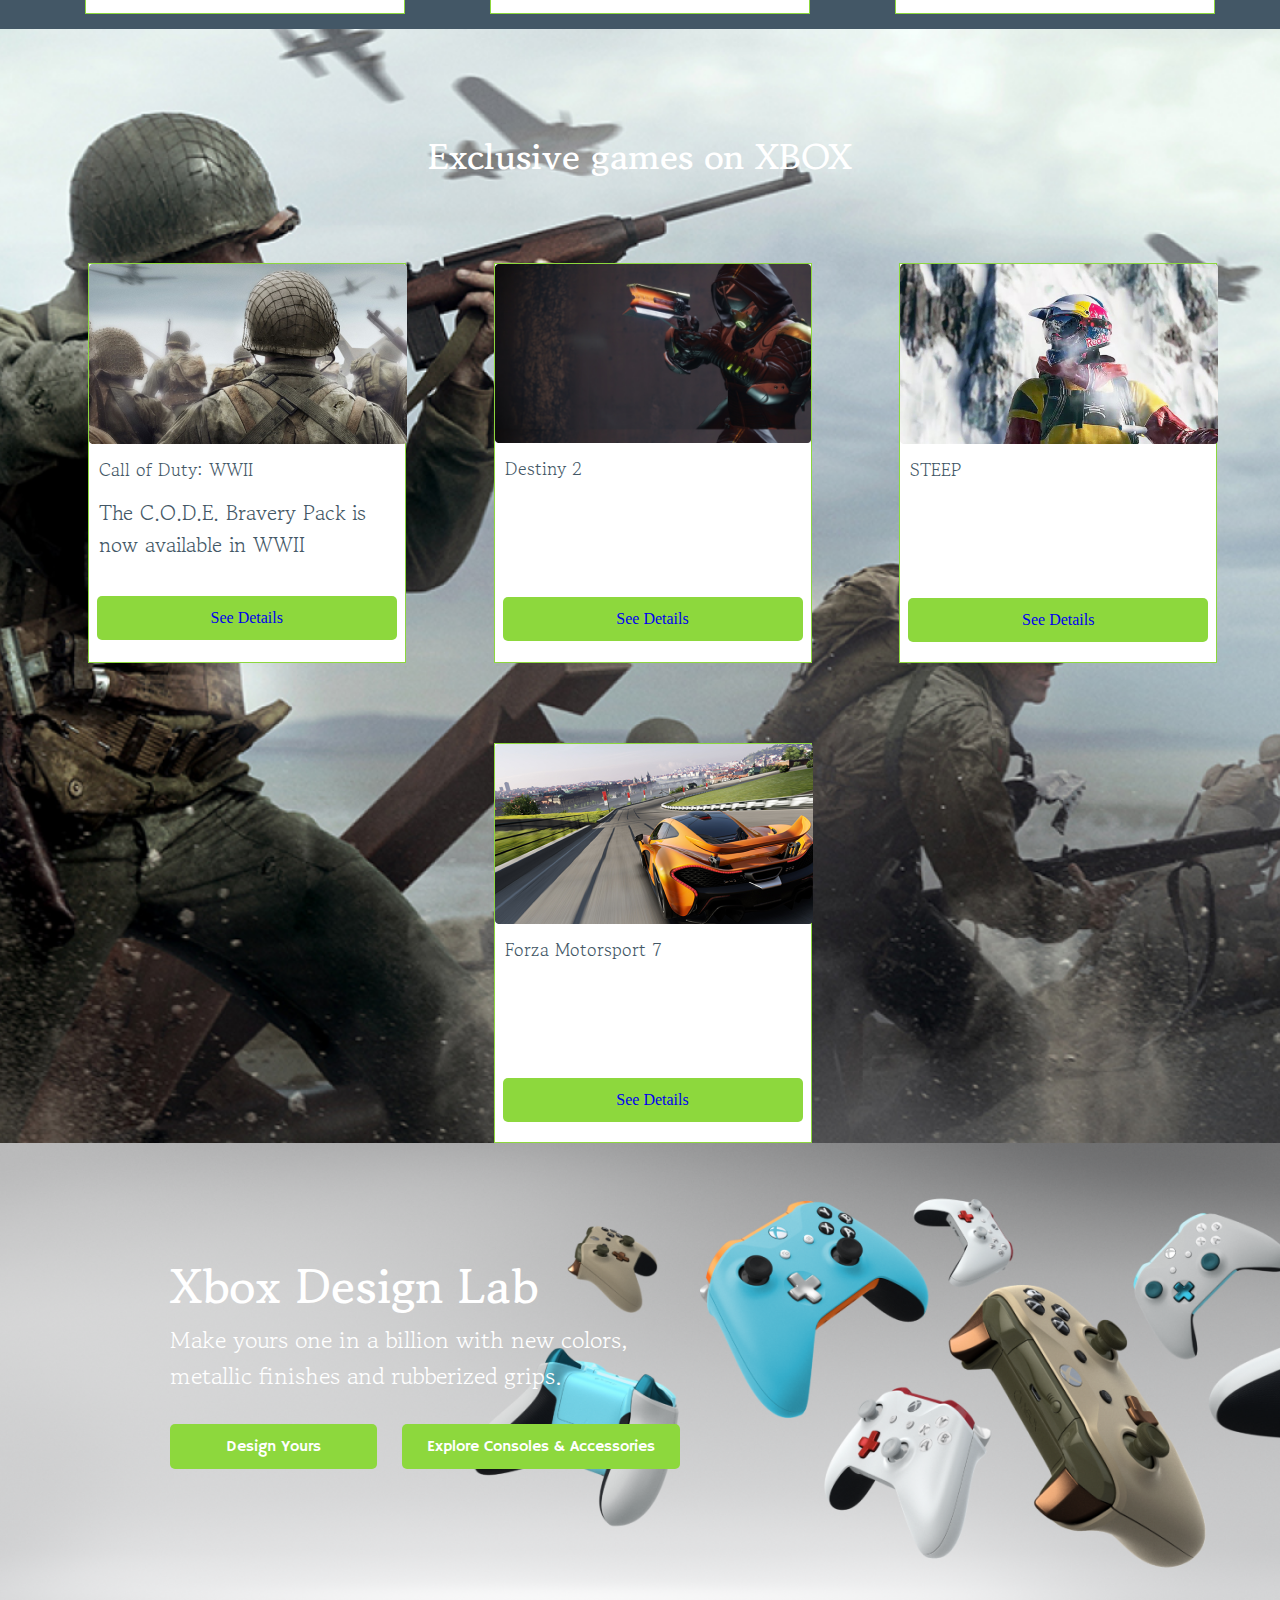
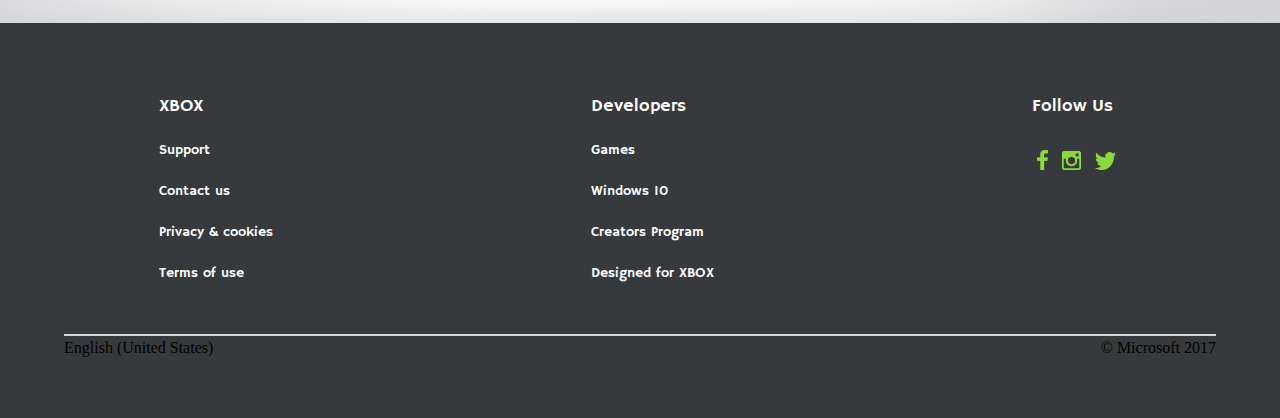
==== commit 22c4e7e9: "1indeof" ====
--- a/index.html
+++ b/index.html
@@ -169,7 +169,10 @@
             </div>
             <div class="block_wraper">
                 <div class="wrap_block">
-                    <img src="./images/img/1.png" alt="wrap_img">
+
+                    <img src="./images/img/1.png" alt="wrap_img  ">
+
+
                     <h6>XBOX ONE X</h6>
                     <p>Faster Processing <br>
                         Smoother Gameplay</p>
@@ -225,7 +228,7 @@
                         </div>
                     </div>
                     <div class="block_itom_xbox">
-                        <img src="./images/img/5.png" width="316px"   alt="#">
+                        <img src="./images/img/5.png" width="316px" alt="#">
                         <p>Destiny 2</p>
 
                         <div class="btn_xbox one">
@@ -253,6 +256,65 @@
             </div>
         </div>
     </section>
+    <section class="Xbox_Design_Lab">
+        <div class="container_design">
+            <div class="itam_design">
+                <div class="text_design">
+                    <h1>Xbox Design Lab</h1>
+                    <span>Make yours one in a billion with new colors, <br> metallic finishes and rubberized
+                        grips.</span>
+                </div>
+                <div class="flex_wrap_btn">
+                    <div class="btn_design">
+                        <a class="design_btn_on" href="#">Design Yours</a>
+                    </div>
+                    <div class="btn_design_two">
+                        <a class="design_btn_two" href="#">Explore Consoles & Accessories</a>
+                    </div>
+                </div>
+
+            </div>
+        </div>
+    </section>
+    <footer class="footer">
+        <div class="container_footer">
+            <div class="flex_wrap_footer">
+                <div class="text_wrap_footer">
+                    <div class="footer_wrap">
+                        <a href="#">XBOX</a>
+                    </div>
+                    <a href="">Support</a>
+                    <a href="">Contact us</a>
+                    <a href="">Privacy & cookies </a>
+                    <a href="">Terms of use </a>
+                </div>
+                <div class="text_wrap_footer">
+                    <div class="footer_wrap">
+                        <a href="#">Developers</a>
+                    </div>
+                    <a href="">Games</a>
+                    <a href="">Windows 10</a>
+                    <a href="">Creators Program</a>
+                    <a href="">Designed for XBOX</a>
+                </div>
+                <div class="text_wrap_footer">
+                    <div class="footer_wrap">
+                        <a href="#">Follow Us</a>
+                    </div>
+                    <div class="img_footer">
+                        <img src="./images/img/Faacebook.png" alt="img_footer">
+                        <img src="./images/img/Instagram.png" alt="img_footer">
+                        <img src="./images/img/Twitter.png" alt="img_footer">
+                    </div>
+                   
+                </div>
+            </div>
+            <div class="block_end_footer">
+                <span>English (United States)</span>
+                <span> © Microsoft 2017</span>
+            </div>
+        </div>
+    </footer>
 
 
 
--- a/style/style.css
+++ b/style/style.css
@@ -226,10 +226,10 @@
 }
 
 .wrap_block {
-  width: 318px;
+  width: 320px;
   height: 420px;
   background-color: #FFFFFF;
-  margin-left: 15px;
+  margin-left: 20px;
   border: 1px solid #8DD83D;
 }
 
@@ -310,6 +310,7 @@
   background-color: #FFFFFF;
   -webkit-transition: 1s ease 0s;
   transition: 1s ease 0s;
+  margin-left: 25px;
 }
 
 .block_itom_xbox:hover {
@@ -373,4 +374,172 @@
 .block_itom_xbox .one {
   margin-top: 115px;
 }
+
+.Xbox_Design_Lab {
+  width: 100%;
+  height: 480px;
+  margin: 0 auto;
+  background: url(../images/bacgraunds/2.png) no-repeat;
+  background-size: cover;
+}
+
+.Xbox_Design_Lab .container_design {
+  width: 100%;
+  display: -webkit-box;
+  display: -ms-flexbox;
+  display: flex;
+  -ms-flex-wrap: wrap;
+      flex-wrap: wrap;
+}
+
+.itam_design {
+  position: relative;
+  left: 170px;
+  top: 107px;
+  display: -webkit-box;
+  display: -ms-flexbox;
+  display: flex;
+  -webkit-box-orient: vertical;
+  -webkit-box-direction: normal;
+      -ms-flex-direction: column;
+          flex-direction: column;
+}
+
+.itam_design h1 {
+  font-size: 48px;
+  font-family: "Gowun Batang", serif;
+  color: #FFFFFF;
+}
+
+.itam_design span {
+  font-size: 24px;
+  font-family: "Gowun Batang", serif;
+  color: #FFFFFF;
+}
+
+.flex_wrap_btn {
+  display: -webkit-box;
+  display: -ms-flexbox;
+  display: flex;
+  -ms-flex-wrap: wrap;
+      flex-wrap: wrap;
+  -webkit-box-pack: end;
+      -ms-flex-pack: end;
+          justify-content: end;
+}
+
+.btn_design {
+  position: relative;
+  margin: 0 auto;
+  text-align: center;
+  padding: 10px 0px 10px;
+  border-radius: 5px;
+  background: #8DD83D;
+  margin-top: 30px;
+  width: 207px;
+}
+
+.btn_design:hover {
+  background-color: #686C6F;
+}
+
+.design_btn_on {
+  text-align: center;
+  font-family: "Hammersmith One", sans-serif;
+  font-size: 16px;
+  color: #FFFFFF;
+}
+
+.btn_design_two {
+  position: relative;
+  margin: 0 auto;
+  text-align: center;
+  padding: 10px 0px 10px;
+  border-radius: 5px;
+  background: #8DD83D;
+  margin-top: 30px;
+  left: 25px;
+  width: 278px;
+}
+
+.btn_design_two:hover {
+  background-color: #686C6F;
+}
+
+.design_btn_two {
+  text-align: center;
+  font-family: "Hammersmith One", sans-serif;
+  font-size: 16px;
+  color: #FFFFFF;
+}
+
+.footer {
+  width: 100%;
+  height: 395px;
+  background: #373A3C;
+}
+
+.container_footer {
+  width: 100%;
+}
+
+.flex_wrap_footer {
+  display: -webkit-box;
+  display: -ms-flexbox;
+  display: flex;
+  -ms-flex-wrap: wrap;
+      flex-wrap: wrap;
+  -ms-flex-pack: distribute;
+      justify-content: space-around;
+}
+
+.text_wrap_footer {
+  position: relative;
+  top: 50px;
+}
+
+.text_wrap_footer a {
+  display: block;
+  font-family: "Hammersmith One", sans-serif;
+  font-size: 14px;
+  color: #FFFFFF;
+  margin-top: 20px;
+}
+
+.text_wrap_footer a:hover {
+  color: #8DD83D;
+}
+
+.block_end_footer {
+  position: relative;
+  width: 90%;
+  margin: 0 auto;
+  top: 100px;
+  border-top: 2px solid #D8D8D8;
+}
+
+.img_footer {
+  margin-top: 25px;
+}
+
+.img_footer img {
+  padding: 5px;
+}
+
+.footer_wrap a {
+  font-size: 18px;
+}
+
+.block_end_footer {
+  display: -webkit-box;
+  display: -ms-flexbox;
+  display: flex;
+  -webkit-box-pack: justify;
+      -ms-flex-pack: justify;
+          justify-content: space-between;
+}
+
+.block_end_footer span {
+  display: block;
+}
 /*# sourceMappingURL=style.css.map */--- a/style/madia.css
+++ b/style/madia.css
@@ -239,7 +239,7 @@
         margin-bottom: 10px;
     }
 }
-@media screen and (max-width: 1030px){
+@media screen and (max-width: 1390px){
     .best_wrap{
         height: auto;
     }
@@ -253,17 +253,40 @@
 
 }
 
-
-
-
-
-
-
-
-
-
-
-
-
-
-
+    
+@media screen and (max-width: 700px){
+    .Xbox_Design_Lab{
+      
+       background: url(../images/bacgraunds/2.png) no-repeat right;
+       background-size: cover;
+    }
+    .itam_design{
+        top: 0;
+        left: 0;
+    }
+
+}
+@media screen and (max-width: 342px){
+    .footer{
+        height: 500px;
+    }
+
+}
+
+
+
+
+
+
+
+
+
+
+
+
+
+
+
+
+
+
